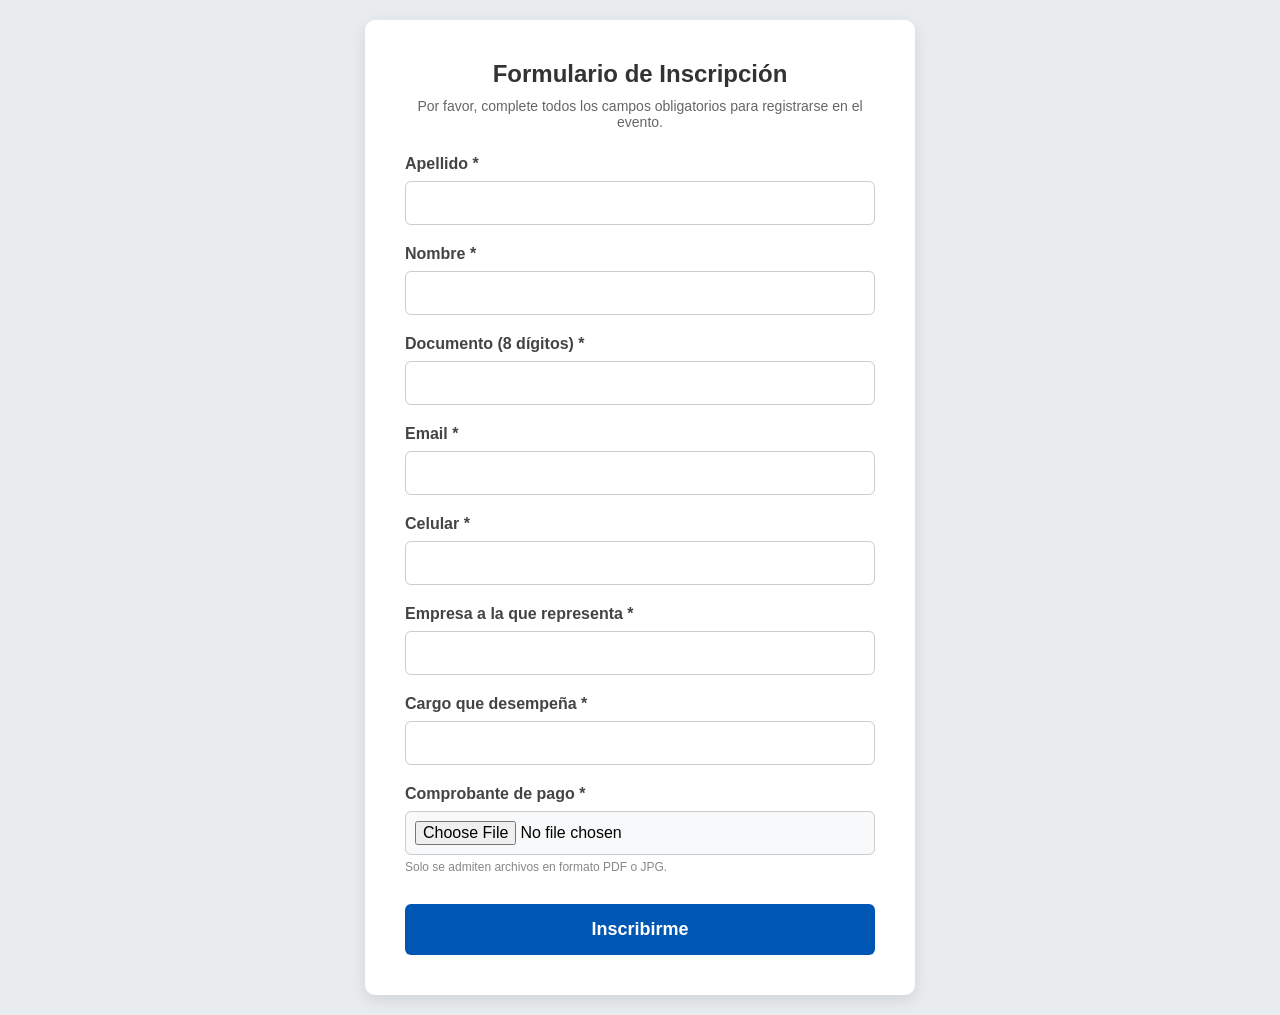
==== index.html @ f7ac377e "Base del formulario" ====
<!DOCTYPE html>
<html lang="es">
<head>
    <meta charset="UTF-8">
    <meta name="viewport" content="width=device-width, initial-scale=1.0">
    <title>Inscripción al Evento</title>
    <!-- Aquí conectamos el archivo CSS que le dará color y forma -->
    <link rel="stylesheet" href="css/style.css">
</head>
<body>

    <main class="contenedor-formulario">
        <h2>Formulario de Inscripción</h2>
        <p class="instrucciones">Por favor, complete todos los campos obligatorios para registrarse en el evento.</p>

        <!-- El id="formInscripcion" es crucial para que tu compañero de JavaScript capture los datos -->
        <form id="formInscripcion">
            
            <div class="grupo-input">
                <label for="apellido">Apellido *</label>
                <!-- Todos los campos llevan 'required' porque los datos son obligatorios[cite: 1] -->
                <input type="text" id="apellido" name="apellido" required>
            </div>

            <div class="grupo-input">
                <label for="nombre">Nombre *</label>
                <input type="text" id="nombre" name="nombre" required>
            </div>

            <div class="grupo-input">
                <label for="documento">Documento (8 dígitos) *</label>
                <input type="number" id="documento" name="documento" required>
            </div>

            <div class="grupo-input">
                <label for="email">Email *</label>
                <input type="email" id="email" name="email" required>
            </div>

            <div class="grupo-input">
                <label for="celular">Celular *</label>
                <input type="number" id="celular" name="celular" required>
            </div>

            <div class="grupo-input">
                <label for="empresa">Empresa a la que representa *</label>
                <input type="text" id="empresa" name="empresa" required>
            </div>

            <div class="grupo-input">
                <label for="cargo">Cargo que desempeña *</label>
                <input type="text" id="cargo" name="cargo" required>
            </div>

            <div class="grupo-input">
                <label for="comprobante">Comprobante de pago *</label>
                <!-- El atributo accept restringe la subida solo a pdf y jpg[cite: 1] -->
                <input type="file" id="comprobante" name="comprobante" accept=".pdf, .jpg, .jpeg" required>
                <small>Solo se admiten archivos en formato PDF o JPG.</small>
            </div>

            <button type="submit" id="btnInscribir">Inscribirme</button>
        </form>
    </main>

    <!-- Aquí conectamos el archivo JS donde tu compañero programará la lógica -->
    <script src="js/formulario.js"></script>
</body>
</html>
---- css/style.css ----
* {
    box-sizing: border-box;
    margin: 0;
    padding: 0;
}

body {
    font-family: 'Segoe UI', Tahoma, Geneva, Verdana, sans-serif;
    background-color: #e9ecef;
    display: flex;
    justify-content: center;
    align-items: center;
    min-height: 100vh;
    padding: 20px;
}

.contenedor-formulario {
    background-color: #ffffff;
    padding: 40px;
    border-radius: 10px;
    box-shadow: 0 5px 15px rgba(0,0,0,0.1);
    width: 100%;
    max-width: 550px;
}

h2 {
    text-align: center;
    color: #333;
    margin-bottom: 10px;
}

.instrucciones {
    text-align: center;
    color: #666;
    font-size: 14px;
    margin-bottom: 25px;
}

.grupo-input {
    margin-bottom: 20px;
}

label {
    display: block;
    margin-bottom: 8px;
    font-weight: 600;
    color: #444;
}

input[type="text"],
input[type="number"],
input[type="email"],
input[type="file"] {
    width: 100%;
    padding: 12px;
    border: 1px solid #ccc;
    border-radius: 6px;
    font-size: 16px;
}

input[type="file"] {
    padding: 9px;
    background-color: #f8f9fa;
}

small {
    display: block;
    margin-top: 5px;
    color: #888;
    font-size: 12px;
}

button {
    width: 100%;
    padding: 15px;
    background-color: #0056b3;
    color: white;
    border: none;
    border-radius: 6px;
    font-size: 18px;
    font-weight: bold;
    cursor: pointer;
    transition: background-color 0.3s;
    margin-top: 10px;
}

button:hover {
    background-color: #004494;
}
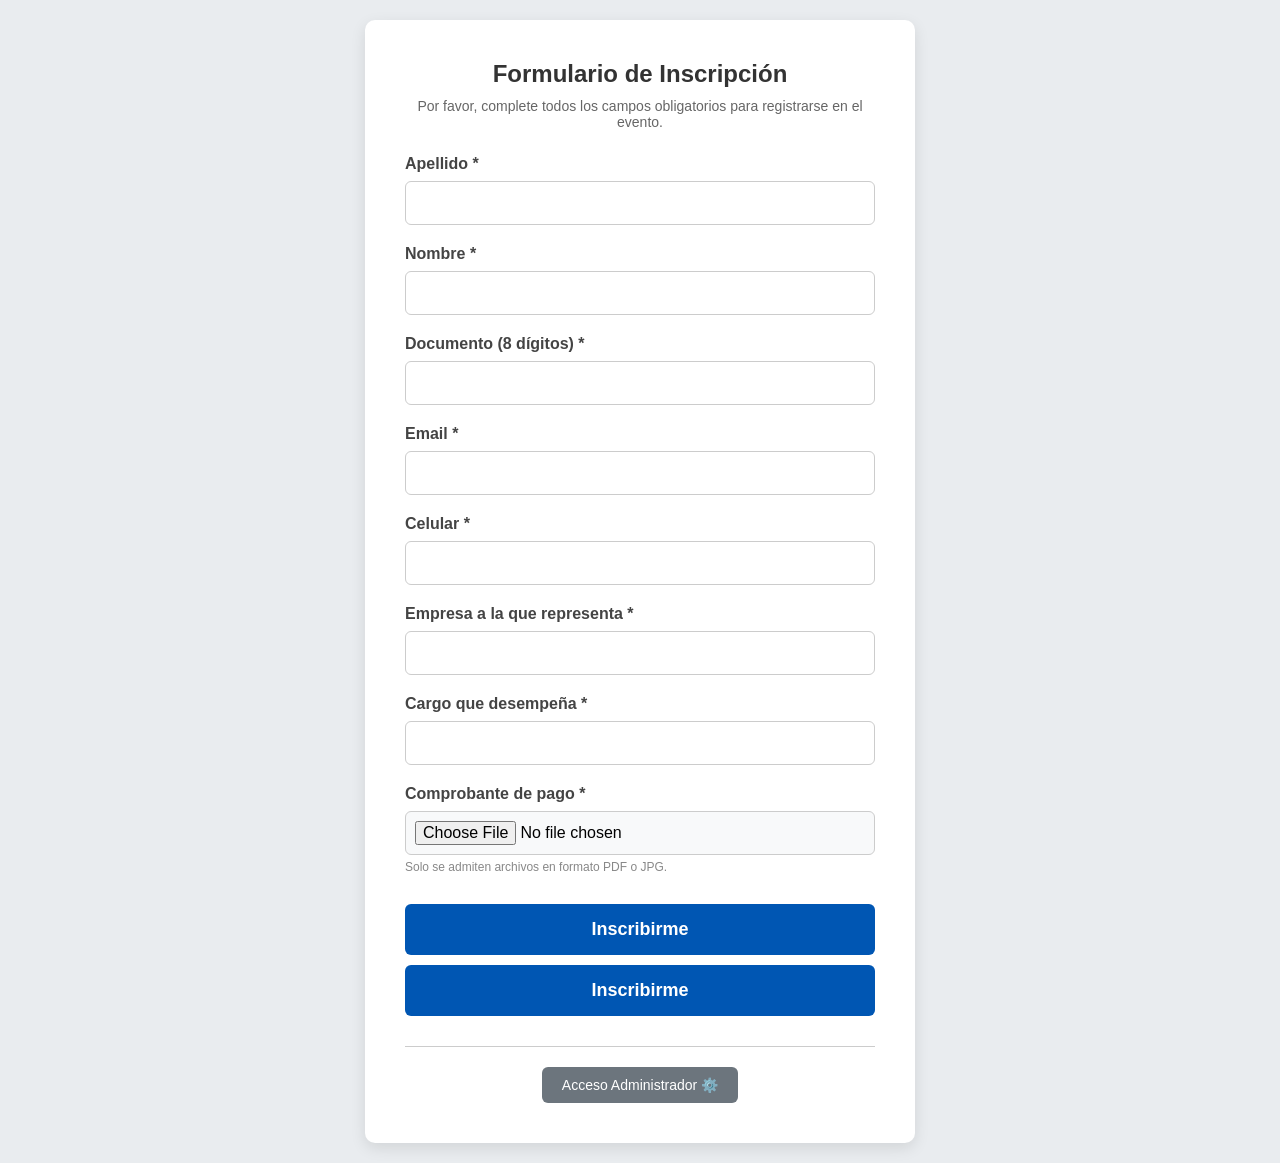
==== commit 161f14c6: "añadi boton para ingresar como administrador y cambie contraseña y user" ====
--- a/index.html
+++ b/index.html
@@ -61,6 +61,13 @@
 
             <button type="submit" id="btnInscribir">Inscribirme</button>
         </form>
+        <button type="submit" id="btnInscribir">Inscribirme</button>
+        </form>
+
+        <!-- Botón para ir al panel de administrador -->
+        <div class="acceso-admin">
+            <a href="admin.html" class="btn-secundario">Acceso Administrador ⚙️</a>
+        </div>
     </main>
 
     <!-- Aquí conectamos el archivo JS donde tu compañero programará la lógica -->
--- a/css/style.css
+++ b/css/style.css
@@ -86,4 +86,27 @@
 
 button:hover {
     background-color: #004494;
+}
+
+/* Estilos para el botón de acceso al administrador */
+.acceso-admin {
+    text-align: center;
+    margin-top: 30px;
+    padding-top: 20px;
+    border-top: 1px solid #ccc;
+}
+
+.btn-secundario {
+    display: inline-block;
+    padding: 10px 20px;
+    background-color: #6c757d;
+    color: white;
+    text-decoration: none;
+    border-radius: 6px;
+    font-size: 14px;
+    transition: background-color 0.3s;
+}
+
+.btn-secundario:hover {
+    background-color: #5a6268;
 }
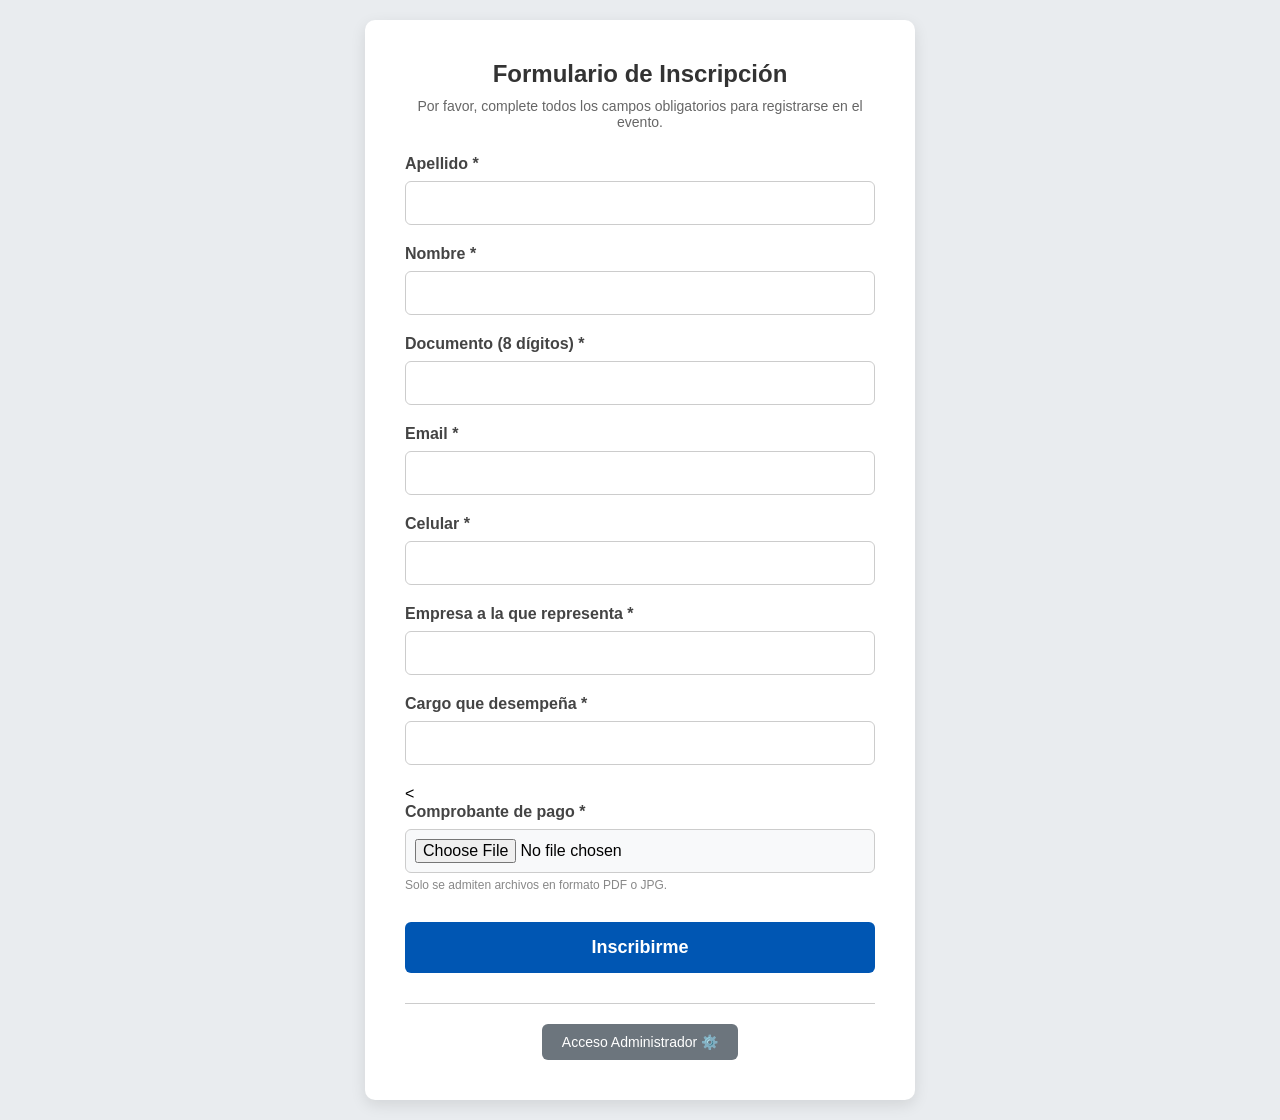
==== commit 26e9b7b3: "probando ando" ====
--- a/index.html
+++ b/index.html
@@ -52,16 +52,14 @@
                 <input type="text" id="cargo" name="cargo" required>
             </div>
 
-            <div class="grupo-input">
+            <<div class="grupo-input">
                 <label for="comprobante">Comprobante de pago *</label>
-                <!-- El atributo accept restringe la subida solo a pdf y jpg[cite: 1] -->
                 <input type="file" id="comprobante" name="comprobante" accept=".pdf, .jpg, .jpeg" required>
                 <small>Solo se admiten archivos en formato PDF o JPG.</small>
             </div>
 
+            <!-- Este es el ÚNICO botón de inscripción que debe existir -->
             <button type="submit" id="btnInscribir">Inscribirme</button>
-        </form>
-        <button type="submit" id="btnInscribir">Inscribirme</button>
         </form>
 
         <!-- Botón para ir al panel de administrador -->
@@ -70,7 +68,6 @@
         </div>
     </main>
 
-    <!-- Aquí conectamos el archivo JS donde tu compañero programará la lógica -->
     <script src="js/formulario.js"></script>
 </body>
 </html>
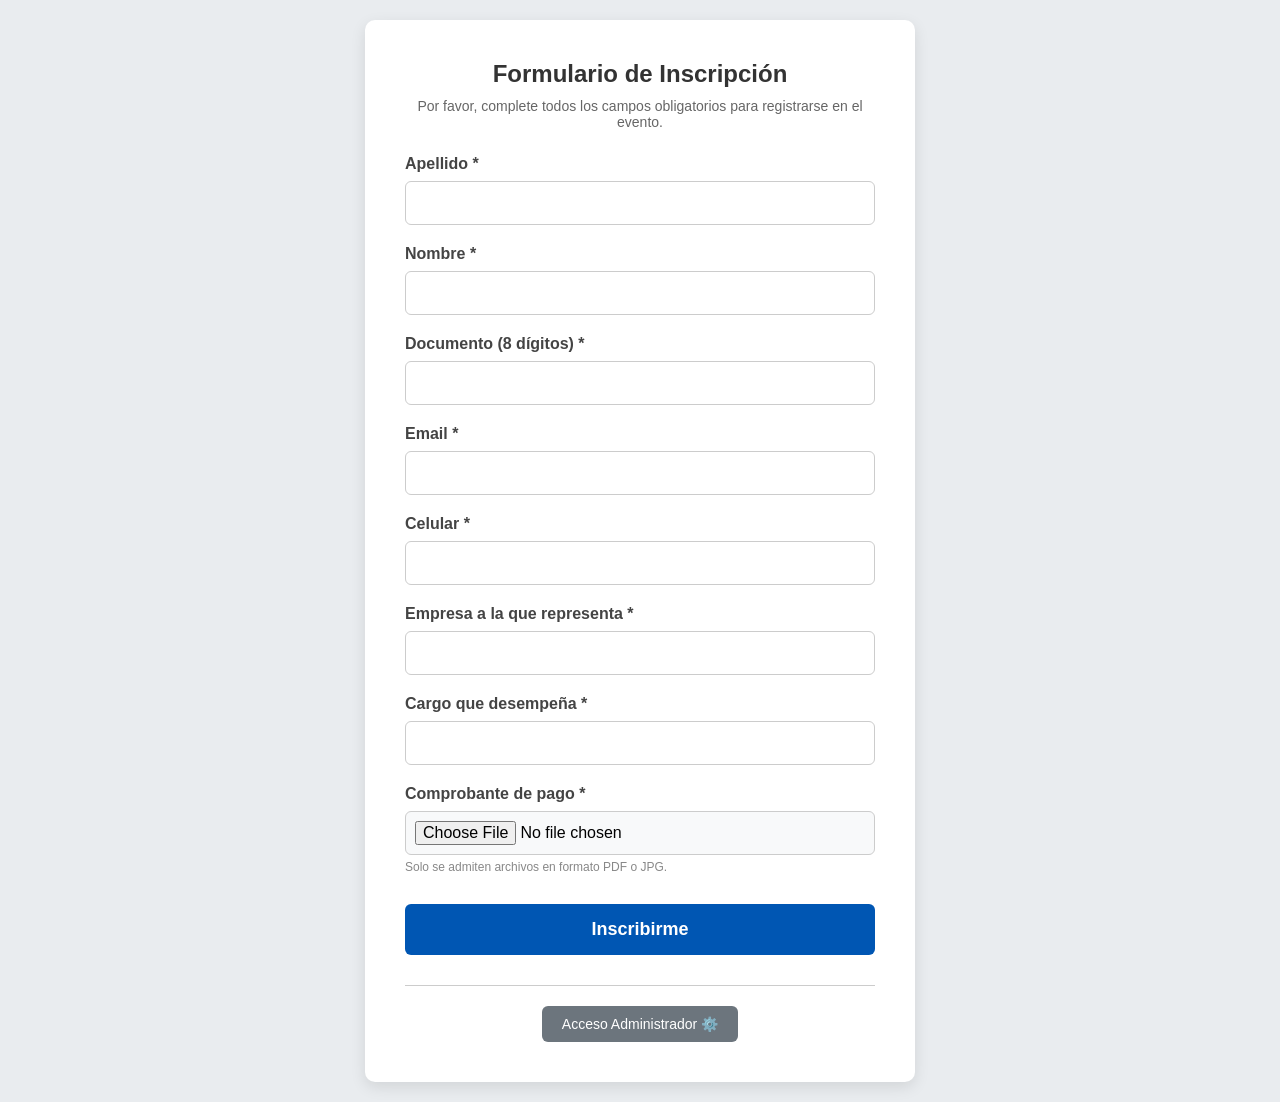
==== commit 2152e63e: "habia un < de mas" ====
--- a/index.html
+++ b/index.html
@@ -52,7 +52,7 @@
                 <input type="text" id="cargo" name="cargo" required>
             </div>
 
-            <<div class="grupo-input">
+            <div class="grupo-input">
                 <label for="comprobante">Comprobante de pago *</label>
                 <input type="file" id="comprobante" name="comprobante" accept=".pdf, .jpg, .jpeg" required>
                 <small>Solo se admiten archivos en formato PDF o JPG.</small>
